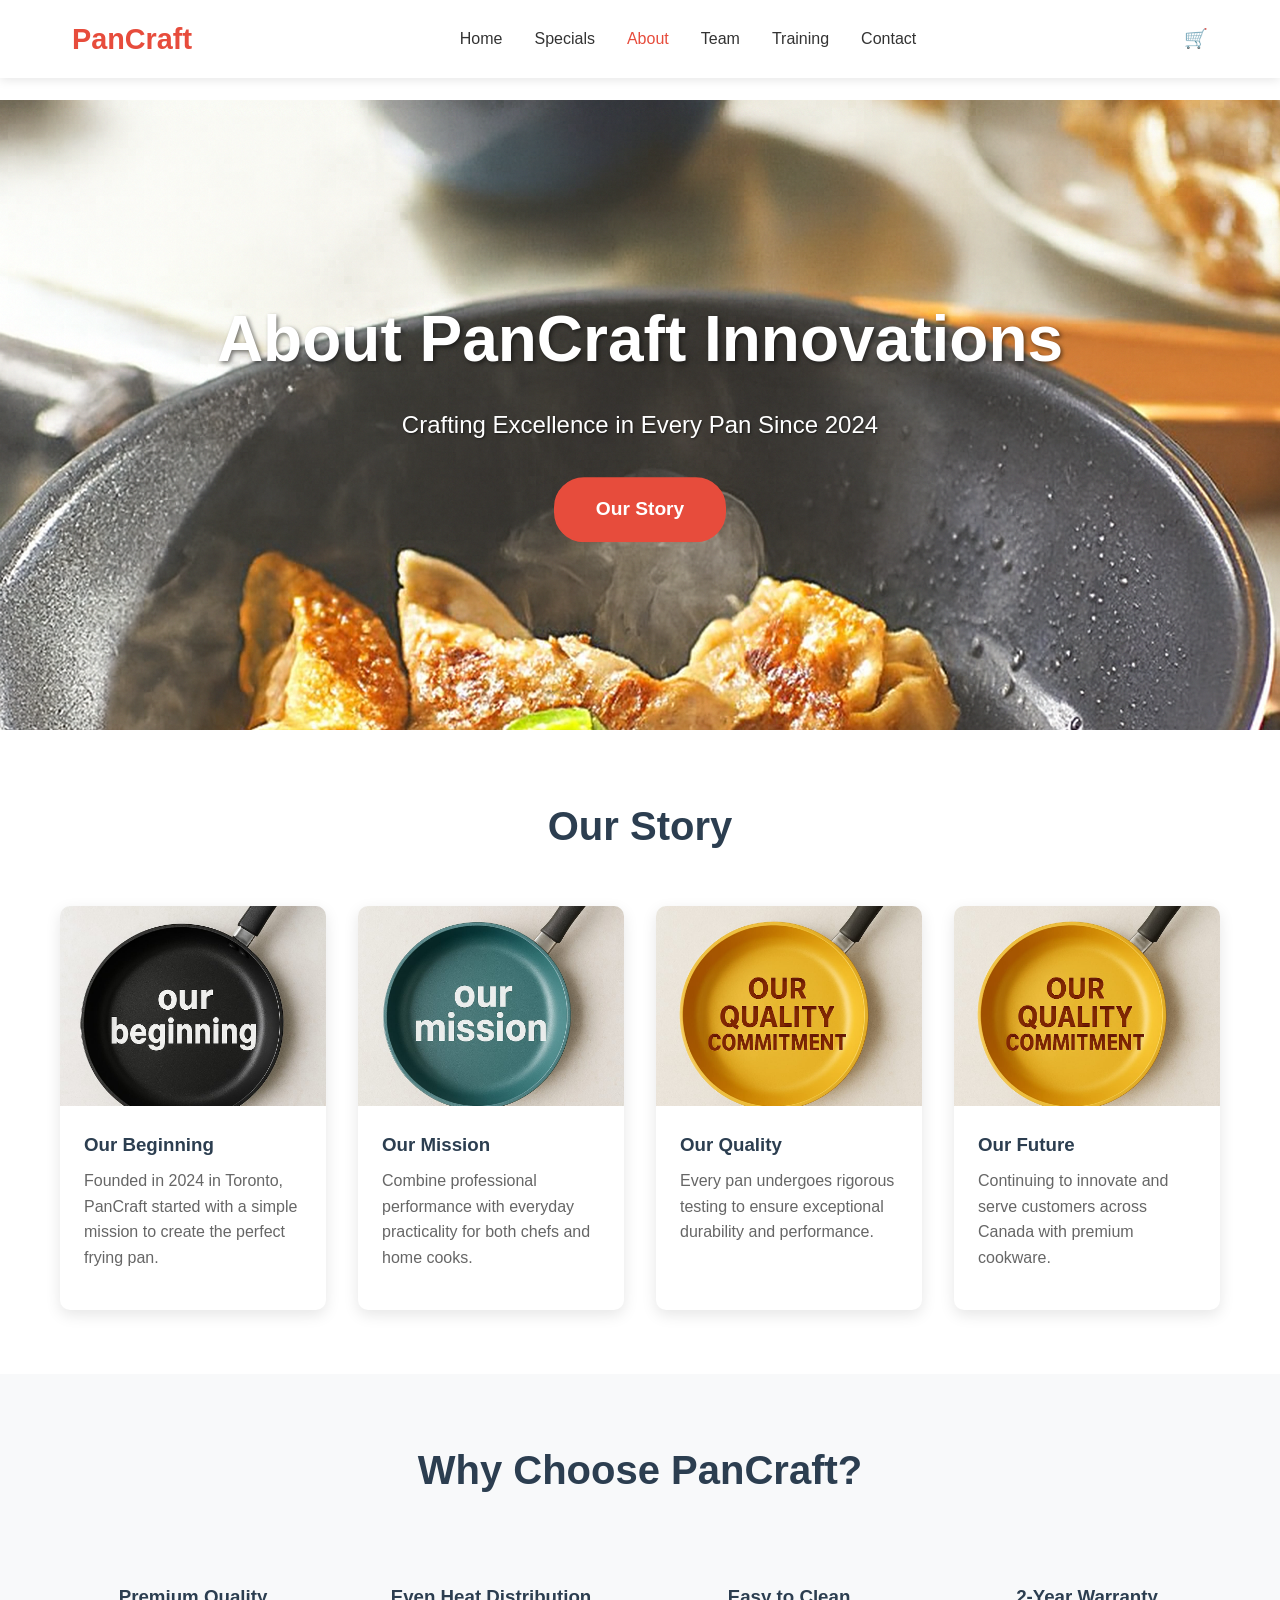
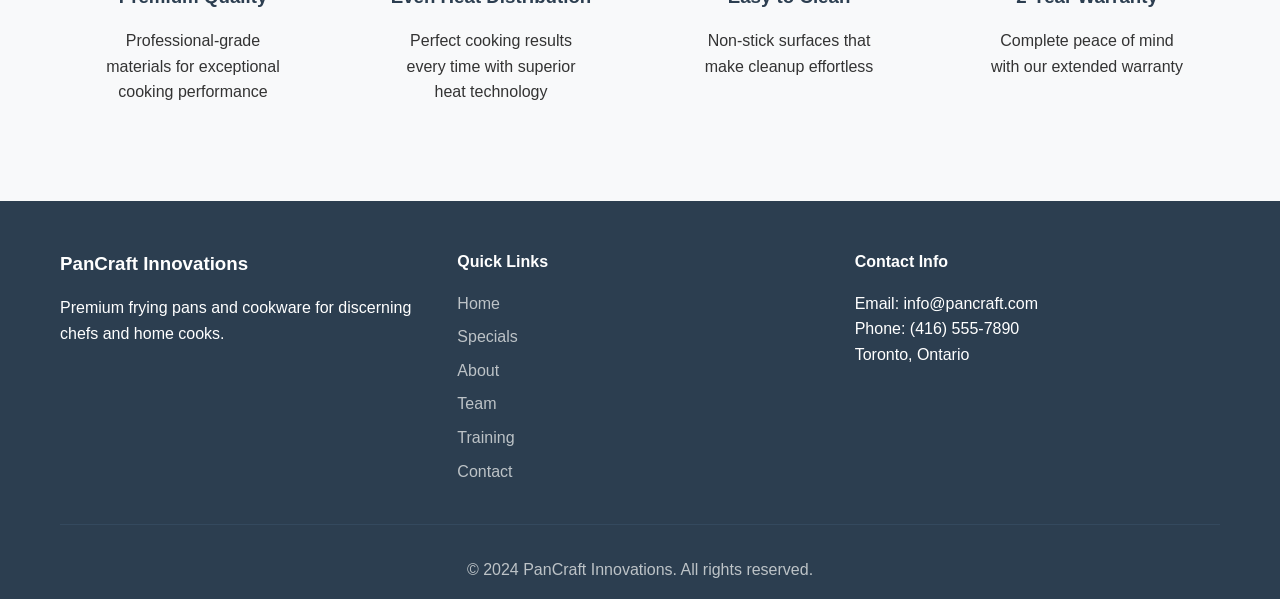
==== about.html @ c938c202 ""initial commit"" ====
<!DOCTYPE html>
<html lang="en">
<head>
<meta charset="UTF-8">
<meta name="viewport" content="width=device-width, initial-scale=1.0">
<title>About Us - PanCraft Innovations</title>
<link rel="stylesheet" href="styles.css">
</head>
<body>

<header class="header">
<nav class="navbar">
<div class="logo">
<h2>PanCraft</h2>
</div>
<ul class="nav-links">
<li><a href="index.html">Home</a></li>
<li><a href="specials.html">Specials</a></li>
<li><a href="about.html" class="active">About</a></li>
<li><a href="team.html">Team</a></li>
<li><a href="training.html">Training</a></li>
<li><a href="contact.html">Contact</a></li>
</ul>
<div class="nav-icons">
<a href="#" class="cart-icon">🛒</a>
</div>
</nav>
</header>

<!-- ABOUT BANNER HERO - Same as specials page -->
<section class="special-banner-hero about-banner">
<div class="banner-container">
<div class="banner-image">
<img src="workshop.png" alt="About PanCraft Innovations">
<div class="banner-overlay">
<h1 class="banner-title">About PanCraft Innovations</h1>
<p class="banner-subtitle">Crafting Excellence in Every Pan Since 2024</p>
<a href="#our-story" class="banner-cta-button">Our Story</a>
</div>
</div>
</div>
</section>

<section class="featured-products" id="our-story">
<div class="container">
<h2>Our Story</h2>
<div class="products-grid">
<div class="product-card">
<div class="product-image">
<img src="our beginning.jpg" alt="Our Beginning">
</div>
<div class="product-info">
<h3>Our Beginning</h3>
<p>Founded in 2024 in Toronto, PanCraft started with a simple mission to create the perfect frying pan.</p>
</div>
</div>
<div class="product-card">
<div class="product-image">
<img src="our mission.jpg" alt="Our Mission">
</div>
<div class="product-info">
<h3>Our Mission</h3>
<p>Combine professional performance with everyday practicality for both chefs and home cooks.</p>
</div>
</div>
<div class="product-card">
<div class="product-image">
<img src="our quality.jpg" alt="Our Quality">
</div>
<div class="product-info">
<h3>Our Quality</h3>
<p>Every pan undergoes rigorous testing to ensure exceptional durability and performance.</p>
</div>
</div>
<div class="product-card">
<div class="product-image">
<img src="our quality.jpg" alt="Our Future">
</div>
<div class="product-info">
<h3>Our Future</h3>
<p>Continuing to innovate and serve customers across Canada with premium cookware.</p>
</div>
</div>
</div>
</div>
</section>

<section class="features">
<div class="container">
<h2>Why Choose PanCraft?</h2>
<div class="features-grid">
<div class="feature">
<h3>Premium Quality</h3>
<p>Professional-grade materials for exceptional cooking performance</p>
</div>
<div class="feature">
<h3>Even Heat Distribution</h3>
<p>Perfect cooking results every time with superior heat technology</p>
</div>
<div class="feature">
<h3>Easy to Clean</h3>
<p>Non-stick surfaces that make cleanup effortless</p>
</div>
<div class="feature">
<h3>2-Year Warranty</h3>
<p>Complete peace of mind with our extended warranty</p>
</div>
</div>
</div>
</section>

<footer class="footer">
<div class="container">
<div class="footer-content">
<div class="footer-section">
<h3>PanCraft Innovations</h3>
<p>Premium frying pans and cookware for discerning chefs and home cooks.</p>
</div>
<div class="footer-section">
<h4>Quick Links</h4>
<ul>
<li><a href="index.html">Home</a></li>
<li><a href="specials.html">Specials</a></li>
<li><a href="about.html">About</a></li>
<li><a href="team.html">Team</a></li>
<li><a href="training.html">Training</a></li>
<li><a href="contact.html">Contact</a></li>
</ul>
</div>
<div class="footer-section">
<h4>Contact Info</h4>
<p>Email: info@pancraft.com</p>
<p>Phone: (416) 555-7890</p>
<p>Toronto, Ontario</p>
</div>
</div>
<div class="footer-bottom">
<p>&copy; 2024 PanCraft Innovations. All rights reserved.</p>
</div>
</div>
</footer>

</body>
</html>
---- styles.css ----
* {
    margin: 0;
    padding: 0;
    box-sizing: border-box;
}

body {
    font-family: 'Arial', sans-serif;
    line-height: 1.6;
    color: #333;
}

.container {
    max-width: 1200px;
    margin: 0 auto;
    padding: 0 20px;
}

/* Header & Navigation */
.header {
    background: #fff;
    box-shadow: 0 2px 10px rgba(0,0,0,0.1);
    position: fixed;
    width: 100%;
    top: 0;
    z-index: 1000;
}

.navbar {
    display: flex;
    justify-content: space-between;
    align-items: center;
    padding: 1rem 2rem;
    max-width: 1200px;
    margin: 0 auto;
}

.logo h2 {
    color: #e74c3c;
    font-size: 1.8rem;
}

.nav-links {
    display: flex;
    list-style: none;
    gap: 2rem;
}

.nav-links a {
    text-decoration: none;
    color: #333;
    font-weight: 500;
    transition: color 0.3s;
}

.nav-links a:hover,
.nav-links a.active {
    color: #e74c3c;
}

.cart-icon {
    font-size: 1.2rem;
    text-decoration: none;
}

/* Hero Section */
.hero {
    display: flex;
    align-items: center;
    justify-content: space-between;
    padding: 8rem 2rem 4rem;
    background: linear-gradient(135deg, #f8f9fa 0%, #e9ecef 100%);
    min-height: 80vh;
}

.hero-content {
    flex: 1;
    max-width: 500px;
}

.hero-content h1 {
    font-size: 3rem;
    margin-bottom: 1rem;
    color: #2c3e50;
}

.hero-content p {
    font-size: 1.2rem;
    margin-bottom: 2rem;
    color: #666;
}

.cta-button {
    display: inline-block;
    background: #e74c3c;
    color: white;
    padding: 12px 30px;
    text-decoration: none;
    border-radius: 5px;
    font-weight: bold;
    transition: background 0.3s;
}

.cta-button:hover {
    background: #c0392b;
}

.hero-image {
    flex: 1;
    text-align: center;
}

.hero-img {
    max-width: 100%;
    height: auto;
    border-radius: 10px;
}

/* Featured Products */
.featured-products {
    padding: 4rem 0;
    background: white;
}

.featured-products h2 {
    text-align: center;
    font-size: 2.5rem;
    margin-bottom: 3rem;
    color: #2c3e50;
}

.products-grid {
    display: grid;
    grid-template-columns: repeat(auto-fit, minmax(250px, 1fr));
    gap: 2rem;
}

.product-card {
    background: white;
    border-radius: 10px;
    box-shadow: 0 5px 15px rgba(0,0,0,0.1);
    overflow: hidden;
    transition: transform 0.3s;
}

.product-card:hover {
    transform: translateY(-5px);
}

.product-image {
    height: 200px;
    overflow: hidden;
}

.product-image img {
    width: 100%;
    height: 100%;
    object-fit: cover;
}

.product-info {
    padding: 1.5rem;
}

.product-info h3 {
    margin-bottom: 0.5rem;
    color: #2c3e50;
}

.product-info p {
    color: #666;
    margin-bottom: 1rem;
}

.price {
    font-size: 1.3rem;
    font-weight: bold;
    color: #e74c3c;
    display: block;
    margin-bottom: 1rem;
}

.add-to-cart {
    width: 100%;
    background: #3498db;
    color: white;
    border: none;
    padding: 10px;
    border-radius: 5px;
    cursor: pointer;
    transition: background 0.3s;
}

.add-to-cart:hover {
    background: #2980b9;
}

/* Features Section */
.features {
    padding: 4rem 0;
    background: #f8f9fa;
}

.features h2 {
    text-align: center;
    font-size: 2.5rem;
    margin-bottom: 3rem;
    color: #2c3e50;
}

.features-grid {
    display: grid;
    grid-template-columns: repeat(auto-fit, minmax(250px, 1fr));
    gap: 2rem;
}

.feature {
    text-align: center;
    padding: 2rem;
}

.feature h3 {
    margin-bottom: 1rem;
    color: #2c3e50;
}

/* Footer */
.footer {
    background: #2c3e50;
    color: white;
    padding: 3rem 0 1rem;
}

.footer-content {
    display: grid;
    grid-template-columns: repeat(auto-fit, minmax(250px, 1fr));
    gap: 2rem;
    margin-bottom: 2rem;
}

.footer-section h3,
.footer-section h4 {
    margin-bottom: 1rem;
}

.footer-section ul {
    list-style: none;
}

.footer-section ul li {
    margin-bottom: 0.5rem;
}

.footer-section a {
    color: #bdc3c7;
    text-decoration: none;
}

.footer-section a:hover {
    color: white;
}

.footer-bottom {
    text-align: center;
    padding-top: 2rem;
    border-top: 1px solid #34495e;
    color: #bdc3c7;
}

/* Responsive Design */
@media (max-width: 768px) {
    .hero {
        flex-direction: column;
        text-align: center;
        padding: 6rem 1rem 2rem;
    }
    
    .hero-content h1 {
        font-size: 2rem;
    }
    
    .nav-links {
        gap: 1rem;
    }
}

/* Specials Page Styles */
.special-badge {
    position: absolute;
    top: 10px;
    right: 10px;
    background: #e74c3c;
    color: white;
    padding: 5px 10px;
    border-radius: 20px;
    font-size: 0.8rem;
    font-weight: bold;
}

.product-image {
    position: relative;
}

.price-container {
    display: flex;
    align-items: center;
    gap: 10px;
    margin-bottom: 1rem;
}

.old-price {
    text-decoration: line-through;
    color: #999;
    font-size: 1rem;
}

.product-card {
    position: relative;
}

/* Team Page Styles */
.team-role {
    color: #e74c3c;
    font-weight: bold;
    font-size: 1.1rem;
    margin-bottom: 0.5rem;
}

/* Semantic elements styling */
main {
    min-height: 50vh;
}

article.product-card {
    border: 2px solid transparent;
    transition: border-color 0.3s;
}

article.product-card:hover {
    border-color: #3498db;
}

section.feature h3 {
    color: #2c3e50;
}

aside.features .feature h3 {
    color: white;
}

aside.features .feature p {
    color: #bdc3c7;
}

/* Special Banner Hero - Different from regular hero */
.special-banner-hero {
    padding: 100px 0 0;
}

.banner-container {
    max-width: 100%;
    margin: 0;
}

.banner-image {
    position: relative;
    height: 70vh;
    overflow: hidden;
}

.banner-img {
    width: 100%;
    height: 100%;
    object-fit: cover;
    filter: brightness(0.8);
}

.banner-overlay {
    position: absolute;
    top: 50%;
    left: 50%;
    transform: translate(-50%, -50%);
    text-align: center;
    color: white;
    width: 100%;
    padding: 0 20px;
}

.banner-overlay h1 {
    font-size: 4rem;
    margin-bottom: 1rem;
    text-shadow: 2px 2px 4px rgba(0,0,0,0.5);
}

.banner-overlay p {
    font-size: 1.5rem;
    margin-bottom: 2rem;
    text-shadow: 1px 1px 2px rgba(0,0,0,0.5);
}

.banner-cta-button {
    display: inline-block;
    background: #e74c3c;
    color: white;
    padding: 15px 40px;
    text-decoration: none;
    border-radius: 30px;
    font-weight: bold;
    font-size: 1.2rem;
    transition: all 0.3s;
    border: 2px solid #e74c3c;
}

.banner-cta-button:hover {
    background: transparent;
    border-color: white;
    transform: scale(1.05);
}

/* About Banner Animations */
.about-banner .banner-image img {
    filter: blur(10px);
    opacity: 0;
    animation: imageReveal 2.5s ease-in-out forwards;
    animation-delay: 0.3s;
}

.banner-title {
    opacity: 0;
    transform: translateY(80px);
    animation: slideUpBanner 1.2s ease-out forwards;
    animation-delay: 1s;
}

.banner-subtitle {
    opacity: 0;
    transform: translateY(80px);
    animation: slideUpBanner 1.2s ease-out forwards;
    animation-delay: 1.3s;
}

.banner-cta-button {
    opacity: 0;
    transform: translateY(80px);
    animation: slideUpBanner 1.2s ease-out forwards;
    animation-delay: 1.6s;
}

/* Banner-specific animations */
@keyframes slideUpBanner {
    0% {
        opacity: 0;
        transform: translateY(80px);
    }
    100% {
        opacity: 1;
        transform: translateY(0);
    }
}

@keyframes imageReveal {
    0% {
        filter: blur(15px);
        opacity: 0;
        transform: scale(1.1);
    }
    50% {
        filter: blur(5px);
        opacity: 0.5;
    }
    100% {
        filter: blur(0px);
        opacity: 1;
        transform: scale(1);
    }
}
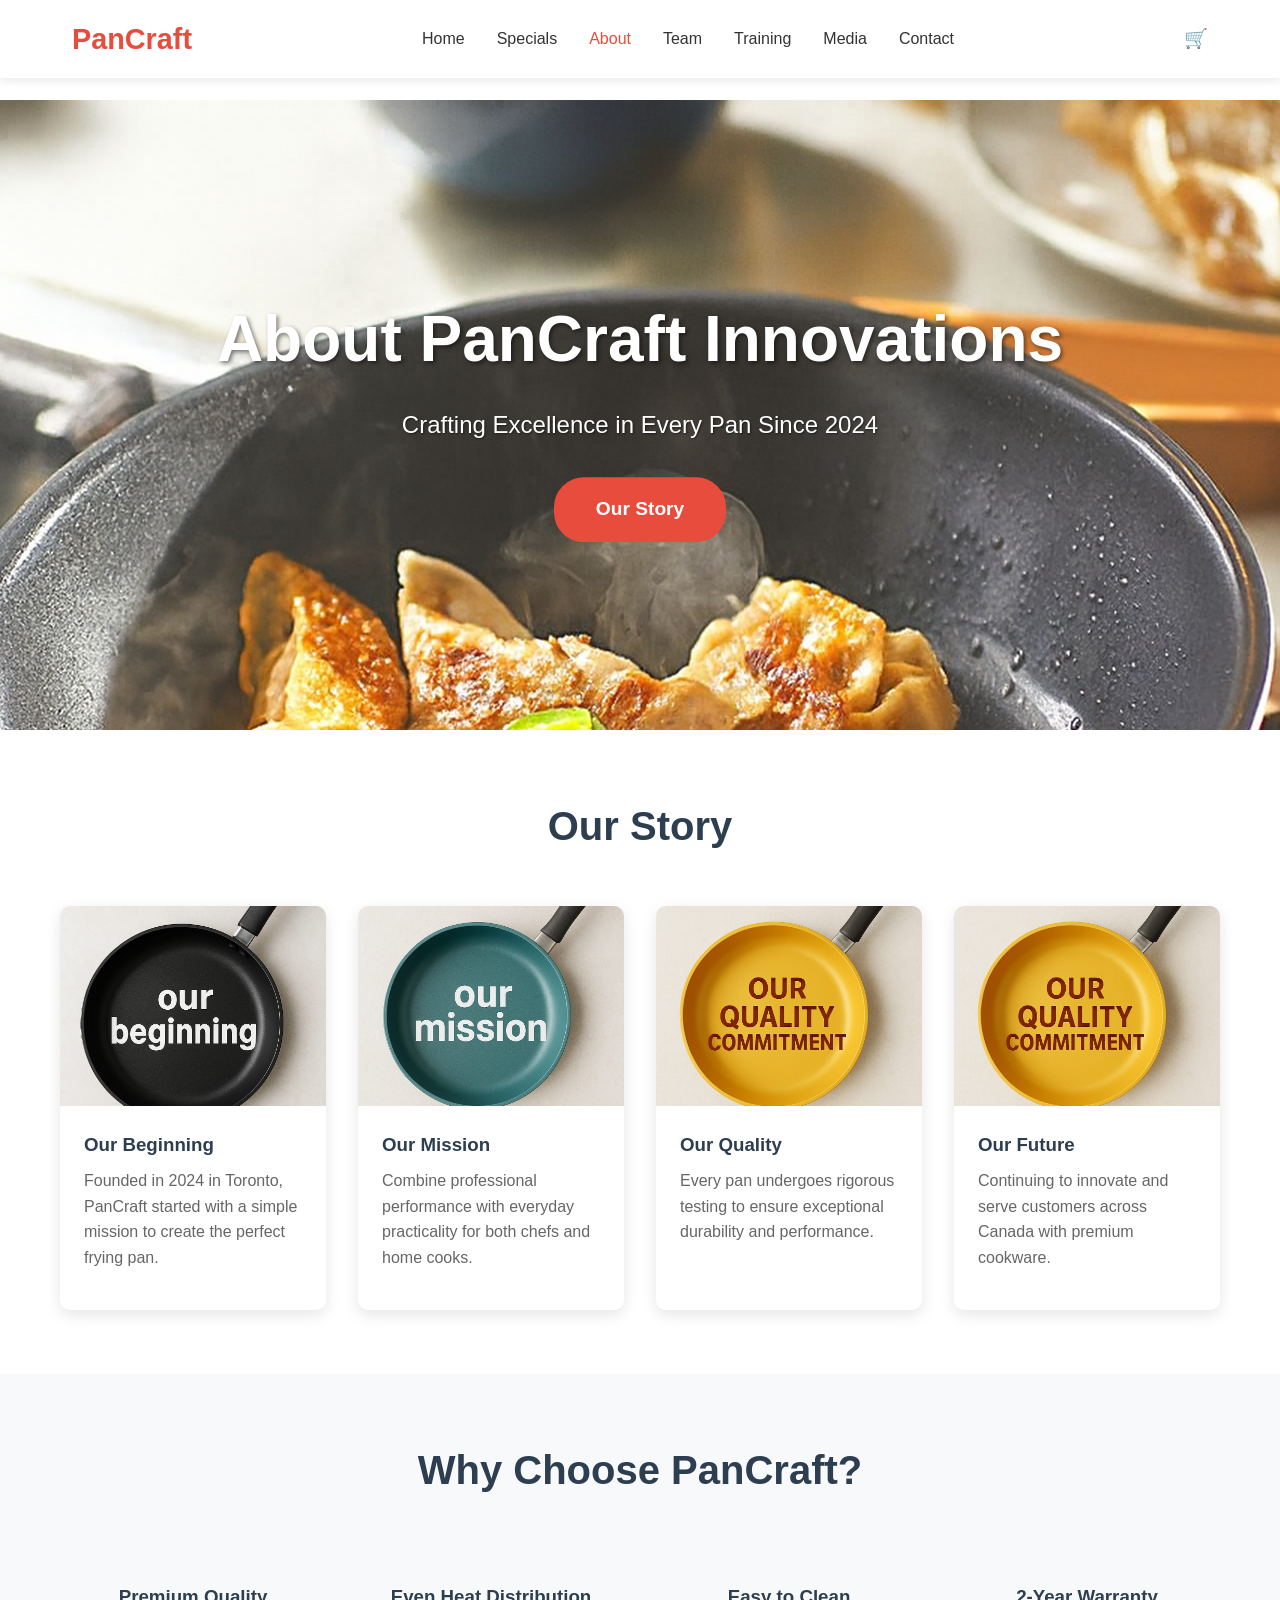
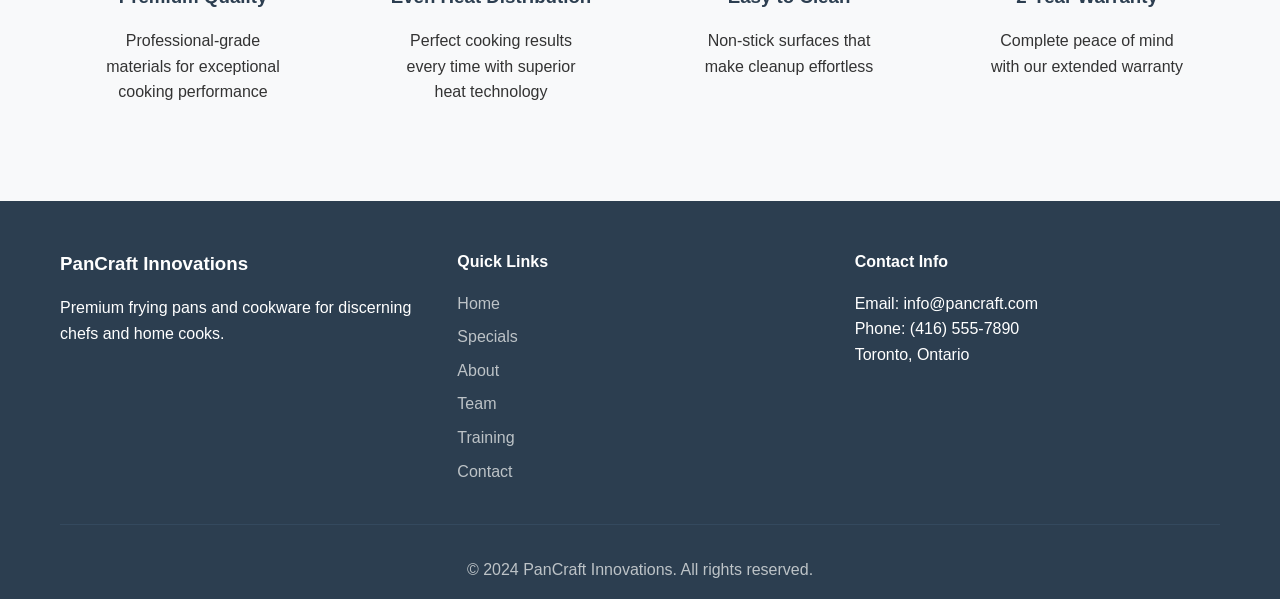
==== commit b364cbc2: "PanCraft" ====
--- a/about.html
+++ b/about.html
@@ -4,6 +4,7 @@
 <meta charset="UTF-8">
 <meta name="viewport" content="width=device-width, initial-scale=1.0">
 <title>About Us - PanCraft Innovations</title>
+<link rel="icon" type="image/x-icon" href="favicon.jpg">
 <link rel="stylesheet" href="styles.css">
 </head>
 <body>
@@ -19,6 +20,7 @@
 <li><a href="about.html" class="active">About</a></li>
 <li><a href="team.html">Team</a></li>
 <li><a href="training.html">Training</a></li>
+<li><a href="media.html">Media</a></li>
 <li><a href="contact.html">Contact</a></li>
 </ul>
 <div class="nav-icons">
--- a/styles.css
+++ b/styles.css
@@ -473,4 +473,781 @@
         opacity: 1;
         transform: scale(1);
     }
+}
+
+/* training.css - Training Page Specific Styles */
+
+/* Video Banner Styles */
+.video-banner-hero {
+    position: relative;
+    height: 70vh;
+    overflow: hidden;
+}
+
+.video-container {
+    position: relative;
+    width: 100%;
+    height: 100%;
+}
+
+.banner-video {
+    width: 100%;
+    height: 100%;
+    object-fit: cover;
+    filter: brightness(0.7);
+}
+
+.video-overlay {
+    position: absolute;
+    top: 50%;
+    left: 50%;
+    transform: translate(-50%, -50%);
+    text-align: center;
+    color: white;
+    width: 100%;
+    padding: 0 20px;
+}
+
+.video-title {
+    font-size: 3.5rem;
+    margin-bottom: 1rem;
+    text-shadow: 2px 2px 4px rgba(0,0,0,0.5);
+    opacity: 0;
+    transform: translateY(50px);
+    animation: slideUp 1s ease-out forwards;
+    animation-delay: 0.5s;
+}
+
+.video-subtitle {
+    font-size: 1.5rem;
+    margin-bottom: 2rem;
+    text-shadow: 1px 1px 2px rgba(0,0,0,0.5);
+    opacity: 0;
+    transform: translateY(50px);
+    animation: slideUp 1s ease-out forwards;
+    animation-delay: 0.8s;
+}
+
+.video-cta-button {
+    display: inline-block;
+    background: #e74c3c;
+    color: white;
+    padding: 15px 40px;
+    text-decoration: none;
+    border-radius: 30px;
+    font-weight: bold;
+    font-size: 1.2rem;
+    transition: all 0.3s;
+    border: 2px solid #e74c3c;
+    opacity: 0;
+    transform: translateY(50px);
+    animation: slideUp 1s ease-out forwards;
+    animation-delay: 1.1s;
+}
+
+.video-cta-button:hover {
+    background: transparent;
+    border-color: white;
+    transform: scale(1.05);
+}
+
+/* Training Intro Section */
+.training-intro {
+    padding: 80px 0;
+    background: white;
+}
+
+.training-intro h2 {
+    text-align: center;
+    font-size: 2.5rem;
+    margin-bottom: 3rem;
+    color: #2c3e50;
+}
+
+.intro-grid {
+    display: grid;
+    grid-template-columns: repeat(auto-fit, minmax(250px, 1fr));
+    gap: 2rem;
+}
+
+.intro-card {
+    background: #f8f9fa;
+    padding: 2rem;
+    border-radius: 10px;
+    text-align: center;
+    transition: transform 0.3s;
+}
+
+.intro-card:hover {
+    transform: translateY(-5px);
+}
+
+.intro-card h3 {
+    color: #e74c3c;
+    margin-bottom: 1rem;
+}
+
+/* Training Schedule Table */
+.training-schedule {
+    padding: 80px 0;
+    background: #f8f9fa;
+}
+
+.training-schedule h2 {
+    text-align: center;
+    font-size: 2.5rem;
+    margin-bottom: 3rem;
+    color: #2c3e50;
+}
+
+.schedule-table {
+    overflow-x: auto;
+}
+
+table {
+    width: 100%;
+    border-collapse: collapse;
+    background: white;
+    border-radius: 10px;
+    overflow: hidden;
+    box-shadow: 0 5px 15px rgba(0,0,0,0.1);
+}
+
+th, td {
+    padding: 1rem;
+    text-align: left;
+    border-bottom: 1px solid #eee;
+}
+
+th {
+    background: #2c3e50;
+    color: white;
+    font-weight: bold;
+}
+
+tr:hover {
+    background: #f8f9fa;
+}
+
+/* Course Details */
+.course-details {
+    padding: 80px 0;
+    background: white;
+}
+
+.course-details h2 {
+    text-align: center;
+    font-size: 2.5rem;
+    margin-bottom: 3rem;
+    color: #2c3e50;
+}
+
+.course-grid {
+    display: grid;
+    grid-template-columns: repeat(auto-fit, minmax(300px, 1fr));
+    gap: 2rem;
+}
+
+.course-card {
+    background: #f8f9fa;
+    padding: 2rem;
+    border-radius: 10px;
+    box-shadow: 0 5px 15px rgba(0,0,0,0.1);
+}
+
+.course-card h3 {
+    color: #2c3e50;
+    margin-bottom: 1.5rem;
+    font-size: 1.5rem;
+}
+
+.course-card ul {
+    list-style: none;
+    margin-bottom: 2rem;
+}
+
+.course-card li {
+    padding: 0.5rem 0;
+    border-bottom: 1px solid #ddd;
+}
+
+.course-card li:last-child {
+    border-bottom: none;
+}
+
+.enroll-button {
+    width: 100%;
+    background: #27ae60;
+    color: white;
+    border: none;
+    padding: 12px;
+    border-radius: 5px;
+    font-weight: bold;
+    cursor: pointer;
+    transition: background 0.3s;
+}
+
+.enroll-button:hover {
+    background: #219a52;
+}
+
+/* Testimonials */
+.testimonials {
+    padding: 80px 0;
+    background: #2c3e50;
+    color: white;
+}
+
+.testimonials h2 {
+    text-align: center;
+    font-size: 2.5rem;
+    margin-bottom: 3rem;
+    color: white;
+}
+
+.testimonial-grid {
+    display: grid;
+    grid-template-columns: repeat(auto-fit, minmax(300px, 1fr));
+    gap: 2rem;
+}
+
+.testimonial-card {
+    background: #34495e;
+    padding: 2rem;
+    border-radius: 10px;
+    text-align: center;
+}
+
+.testimonial-card p {
+    font-style: italic;
+    margin-bottom: 1rem;
+    font-size: 1.1rem;
+}
+
+.testimonial-card cite {
+    color: #3498db;
+    font-weight: bold;
+}
+
+/* Animations */
+@keyframes slideUp {
+    0% {
+        opacity: 0;
+        transform: translateY(50px);
+    }
+    100% {
+        opacity: 1;
+        transform: translateY(0);
+    }
+}
+
+/* Responsive Design */
+@media (max-width: 768px) {
+    .video-title {
+        font-size: 2.5rem;
+    }
+    
+    .video-subtitle {
+        font-size: 1.2rem;
+    }
+    
+    table {
+        font-size: 0.9rem;
+    }
+    
+    th, td {
+        padding: 0.5rem;
+    }
+}
+
+/* media.css - Media Page Specific Styles */
+
+/* Media Container */
+.media-container {
+    padding-top: 80px;
+}
+
+/* Top Banner Video */
+.video-banner {
+    width: 100%;
+    height: 60vh;
+    object-fit: cover;
+    filter: brightness(0.8);
+}
+
+/* Video Gallery Section */
+.video-gallery {
+    padding: 80px 0;
+    background: white;
+}
+
+.gallery-header {
+    text-align: center;
+    margin-bottom: 3rem;
+}
+
+.gallery-header .title {
+    font-size: 3rem;
+    color: #2c3e50;
+    margin-bottom: 1rem;
+}
+
+.gallery-header .subtitle {
+    font-size: 1.3rem;
+    color: #e74c3c;
+    font-weight: 500;
+}
+
+.gallery-container {
+    display: grid;
+    grid-template-columns: repeat(auto-fit, minmax(350px, 1fr));
+    gap: 2rem;
+    max-width: 1200px;
+    margin: 0 auto;
+    padding: 0 20px;
+}
+
+.video-card {
+    background: #f8f9fa;
+    border-radius: 10px;
+    overflow: hidden;
+    box-shadow: 0 5px 15px rgba(0,0,0,0.1);
+    transition: transform 0.3s;
+}
+
+.video-card:hover {
+    transform: translateY(-5px);
+}
+
+.video-gallery-content {
+    width: 100%;
+    height: 250px;
+    object-fit: cover;
+    border-bottom: 3px solid #e74c3c;
+}
+
+/* Customer Reviews Section */
+.customer-review-container {
+    padding: 80px 0;
+    background: #f8f9fa;
+}
+
+.review-header {
+    text-align: center;
+    margin-bottom: 3rem;
+}
+
+.review-header .title {
+    font-size: 3rem;
+    color: #2c3e50;
+    margin-bottom: 1rem;
+}
+
+.review-header .subtitle {
+    font-size: 1.3rem;
+    color: #e74c3c;
+    font-weight: 500;
+}
+
+.audio-container {
+    display: grid;
+    grid-template-columns: repeat(auto-fit, minmax(300px, 1fr));
+    gap: 2rem;
+    max-width: 1200px;
+    margin: 0 auto;
+    padding: 0 20px;
+}
+
+.customer-card {
+    background: white;
+    padding: 2rem;
+    border-radius: 10px;
+    text-align: center;
+    box-shadow: 0 5px 15px rgba(0,0,0,0.1);
+    transition: transform 0.3s;
+}
+
+.customer-card:hover {
+    transform: translateY(-5px);
+}
+
+.customer-image {
+    width: 120px;
+    height: 120px;
+    border-radius: 50%;
+    object-fit: cover;
+    margin-bottom: 1rem;
+    border: 4px solid #e74c3c;
+}
+
+.customer-card h2 {
+    color: #2c3e50;
+    margin-bottom: 1.5rem;
+    font-size: 1.5rem;
+}
+
+.audio-review {
+    width: 100%;
+    margin-top: 1rem;
+}
+
+/* Audio Player Customization */
+audio {
+    border-radius: 25px;
+    background: #f8f9fa;
+}
+
+audio::-webkit-media-controls-panel {
+    background: #f8f9fa;
+}
+
+audio::-webkit-media-controls-play-button {
+    background-color: #e74c3c;
+    border-radius: 50%;
+}
+
+/* Responsive Design */
+@media (max-width: 768px) {
+    .video-banner {
+        height: 40vh;
+    }
+    
+    .gallery-header .title,
+    .review-header .title {
+        font-size: 2rem;
+    }
+    
+    .gallery-header .subtitle,
+    .review-header .subtitle {
+        font-size: 1.1rem;
+    }
+    
+    .gallery-container,
+    .audio-container {
+        grid-template-columns: 1fr;
+        gap: 1.5rem;
+    }
+    
+    .video-gallery,
+    .customer-review-container {
+        padding: 40px 0;
+    }
+}
+
+@media (max-width: 480px) {
+    .customer-card {
+        padding: 1.5rem;
+    }
+    
+    .customer-image {
+        width: 100px;
+        height: 100px;
+    }
+}
+
+
+
+/* contact.css - Contact Page Specific Styles */
+
+.contact-hero {
+    background: linear-gradient(135deg, #2c3e50 0%, #34495e 100%);
+    color: white;
+    padding: 120px 0 60px;
+    text-align: center;
+}
+
+.contact-hero .hero-content {
+    max-width: 800px;
+    margin: 0 auto;
+}
+
+.contact-hero h1 {
+    font-size: 3rem;
+    margin-bottom: 1rem;
+    color: white;
+}
+
+.contact-hero p {
+    font-size: 1.3rem;
+    opacity: 0.9;
+    color: white;
+}
+
+/* Contact Container */
+.contact-container {
+    padding: 80px 0;
+    background: white;
+}
+
+.contact-content {
+    display: grid;
+    grid-template-columns: 1fr 1.5fr;
+    gap: 4rem;
+    align-items: start;
+}
+
+/* Contact Information - Fixed layout */
+.contact-info h2 {
+    color: #2c3e50;
+    margin-bottom: 2rem;
+    font-size: 2rem;
+}
+
+.info-item {
+    margin-bottom: 2.5rem;
+    padding: 1.5rem;
+    background: #f8f9fa;
+    border-radius: 8px;
+    border-left: 4px solid #e74c3c;
+}
+
+.info-item h3 {
+    color: #2c3e50;
+    margin-bottom: 0.5rem;
+    font-size: 1.2rem;
+}
+
+.info-item p {
+    color: #666;
+    line-height: 1.6;
+    margin: 0;
+}
+
+/* Contact Form */
+.contact-form {
+    background: #f8f9fa;
+    padding: 2.5rem;
+    border-radius: 10px;
+    box-shadow: 0 5px 15px rgba(0,0,0,0.1);
+}
+
+.contact-form h2 {
+    color: #2c3e50;
+    margin-bottom: 2rem;
+    font-size: 2rem;
+}
+
+.form-group {
+    margin-bottom: 1.5rem;
+}
+
+.form-group label {
+    display: block;
+    margin-bottom: 0.5rem;
+    color: #2c3e50;
+    font-weight: 500;
+}
+
+.form-group input,
+.form-group select,
+.form-group textarea {
+    width: 100%;
+    padding: 12px;
+    border: 2px solid #ddd;
+    border-radius: 5px;
+    font-size: 1rem;
+    transition: border-color 0.3s;
+    box-sizing: border-box;
+}
+
+.form-group input:focus,
+.form-group select:focus,
+.form-group textarea:focus {
+    outline: none;
+    border-color: #3498db;
+}
+
+.form-group textarea {
+    resize: vertical;
+    min-height: 120px;
+}
+
+.checkbox-group {
+    display: flex;
+    align-items: center;
+    gap: 10px;
+}
+
+.checkbox-group input[type="checkbox"] {
+    width: auto;
+}
+
+.checkbox-group label {
+    margin-bottom: 0;
+    font-weight: normal;
+}
+
+.submit-btn {
+    background: #e74c3c;
+    color: white;
+    padding: 15px 40px;
+    border: none;
+    border-radius: 5px;
+    font-size: 1.1rem;
+    font-weight: bold;
+    cursor: pointer;
+    transition: background 0.3s;
+    width: 100%;
+}
+
+.submit-btn:hover {
+    background: #c0392b;
+}
+
+/* Map Section - Fixed positioning */
+.map-section {
+    padding: 80px 0;
+    background: #f8f9fa;
+    position: relative;
+}
+
+.map-section h2 {
+    text-align: center;
+    font-size: 2.5rem;
+    margin-bottom: 3rem;
+    color: #2c3e50;
+}
+
+.map-container {
+    border-radius: 10px;
+    overflow: hidden;
+    box-shadow: 0 5px 15px rgba(0,0,0,0.1);
+    height: 400px;
+    position: relative;
+}
+
+.map-iframe {
+    width: 100%;
+    height: 100%;
+    border: none;
+}
+
+.map-overlay {
+    position: absolute;
+    top: 20px;
+    right: 20px;
+    background: rgba(255, 255, 255, 0.95);
+    padding: 1.5rem;
+    border-radius: 8px;
+    box-shadow: 0 5px 15px rgba(0,0,0,0.2);
+    max-width: 250px;
+}
+
+.map-overlay h3 {
+    color: #2c3e50;
+    margin-bottom: 0.5rem;
+    font-size: 1.2rem;
+}
+
+.map-overlay p {
+    color: #666;
+    margin-bottom: 1rem;
+    font-size: 0.9rem;
+    line-height: 1.4;
+}
+
+.map-btn {
+    display: inline-block;
+    background: #e74c3c;
+    color: white;
+    padding: 10px 20px;
+    text-decoration: none;
+    border-radius: 5px;
+    font-weight: bold;
+    font-size: 0.9rem;
+    transition: background 0.3s;
+    text-align: center;
+}
+
+.map-btn:hover {
+    background: #c0392b;
+}
+
+/* FAQ Preview */
+.faq-preview {
+    padding: 80px 0;
+    background: white;
+}
+
+.faq-preview h2 {
+    text-align: center;
+    font-size: 2.5rem;
+    margin-bottom: 3rem;
+    color: #2c3e50;
+}
+
+.faq-grid {
+    display: grid;
+    grid-template-columns: repeat(auto-fit, minmax(280px, 1fr));
+    gap: 2rem;
+}
+
+.faq-item {
+    background: #f8f9fa;
+    padding: 2rem;
+    border-radius: 8px;
+    border-left: 4px solid #3498db;
+}
+
+.faq-item h3 {
+    color: #2c3e50;
+    margin-bottom: 1rem;
+    font-size: 1.3rem;
+}
+
+.faq-item p {
+    color: #666;
+    line-height: 1.6;
+}
+
+/* Responsive Design */
+@media (max-width: 768px) {
+    .contact-content {
+        grid-template-columns: 1fr;
+        gap: 2rem;
+    }
+    
+    .contact-hero h1 {
+        font-size: 2rem;
+    }
+    
+    .contact-hero {
+        padding: 100px 0 40px;
+    }
+    
+    .contact-container,
+    .map-section,
+    .faq-preview {
+        padding: 40px 0;
+    }
+    
+    .contact-form {
+        padding: 1.5rem;
+    }
+    
+    .map-container {
+        height: 300px;
+    }
+    
+    .map-overlay {
+        position: relative;
+        top: auto;
+        right: auto;
+        max-width: 100%;
+        margin-top: 1rem;
+    }
+}
+
+@media (max-width: 480px) {
+    .faq-grid {
+        grid-template-columns: 1fr;
+    }
+    
+    .info-item {
+        padding: 1rem;
+    }
+    
+    .contact-form {
+        padding: 1rem;
+    }
 }
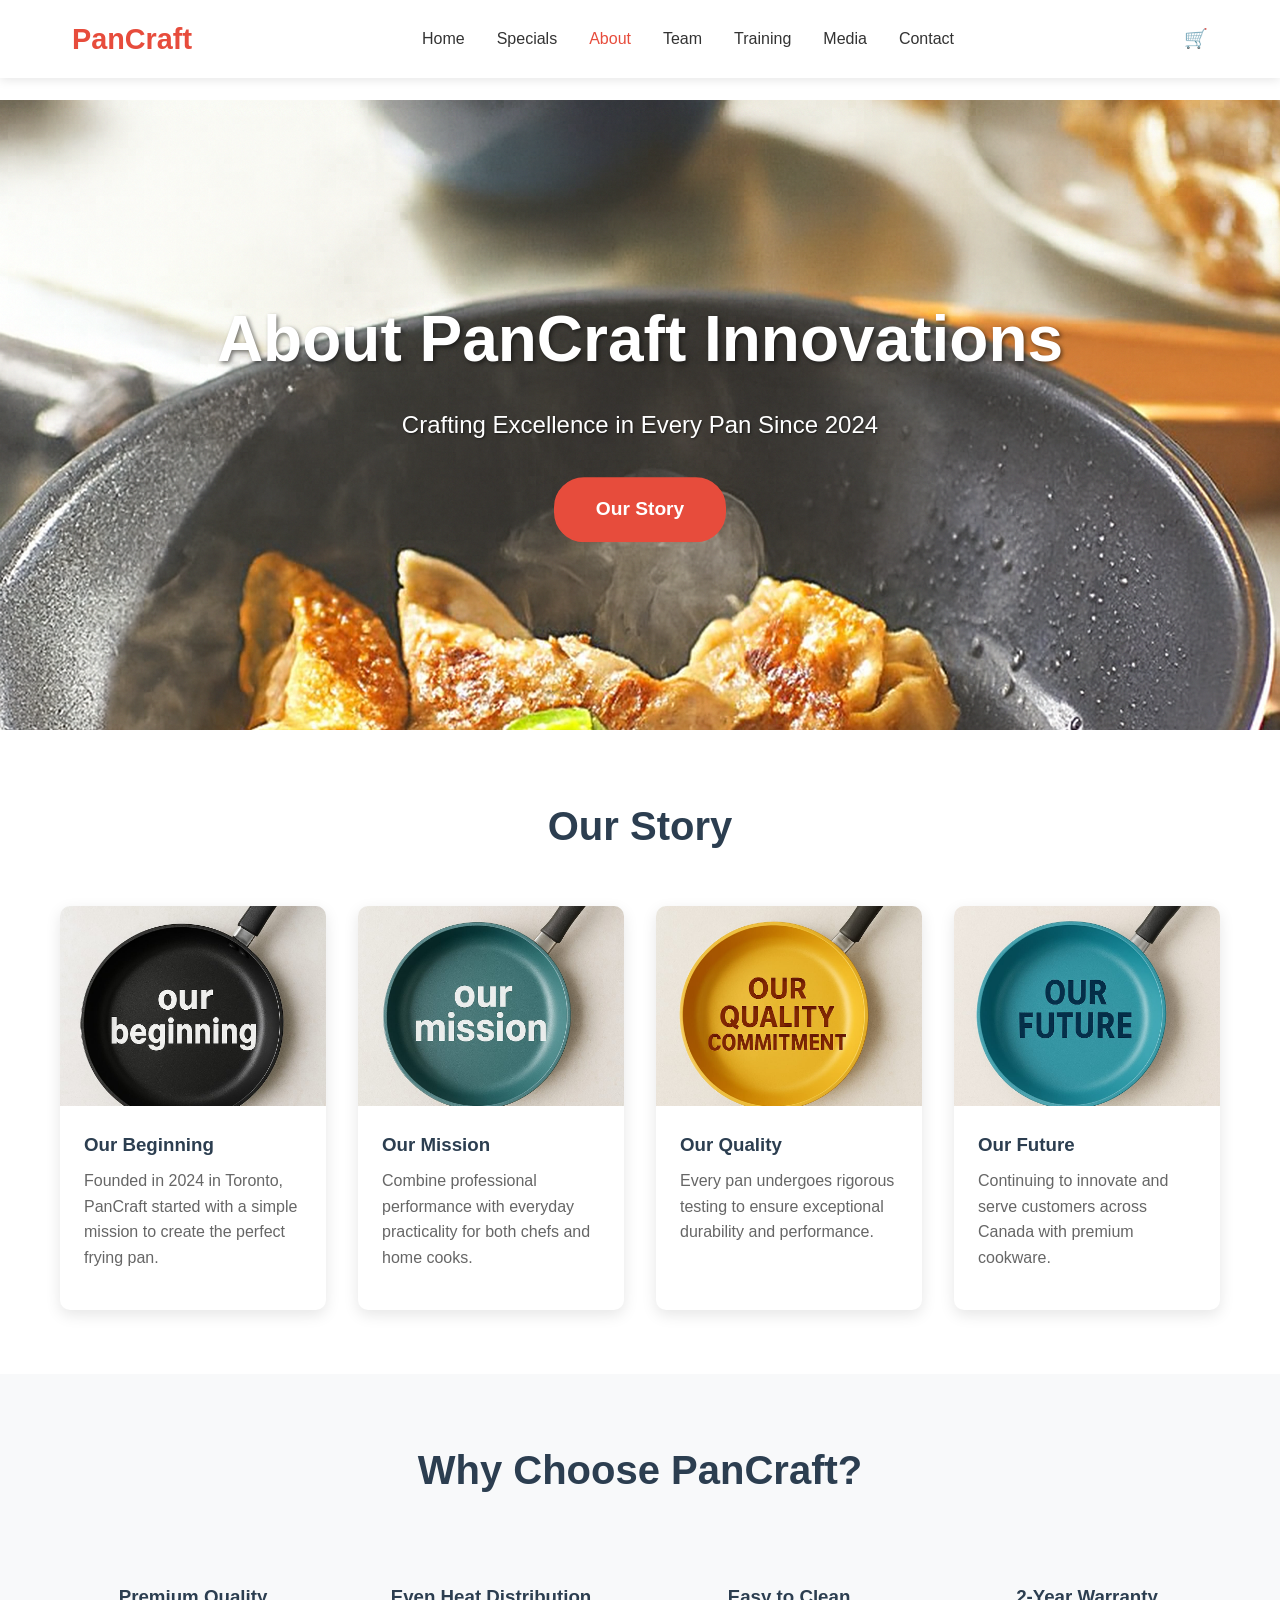
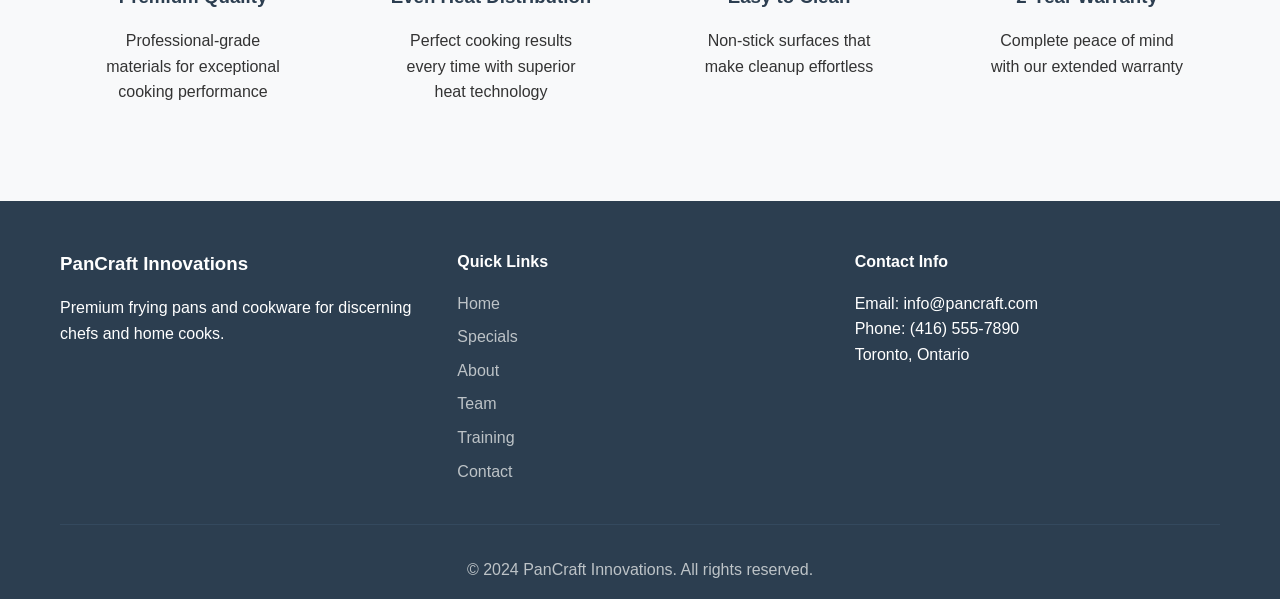
==== commit aaee5a60: "Update about.html" ====
--- a/about.html
+++ b/about.html
@@ -76,7 +76,7 @@
 </div>
 <div class="product-card">
 <div class="product-image">
-<img src="our quality.jpg" alt="Our Future">
+<img src="our future.jpg" alt="Our Future">
 </div>
 <div class="product-info">
 <h3>Our Future</h3>
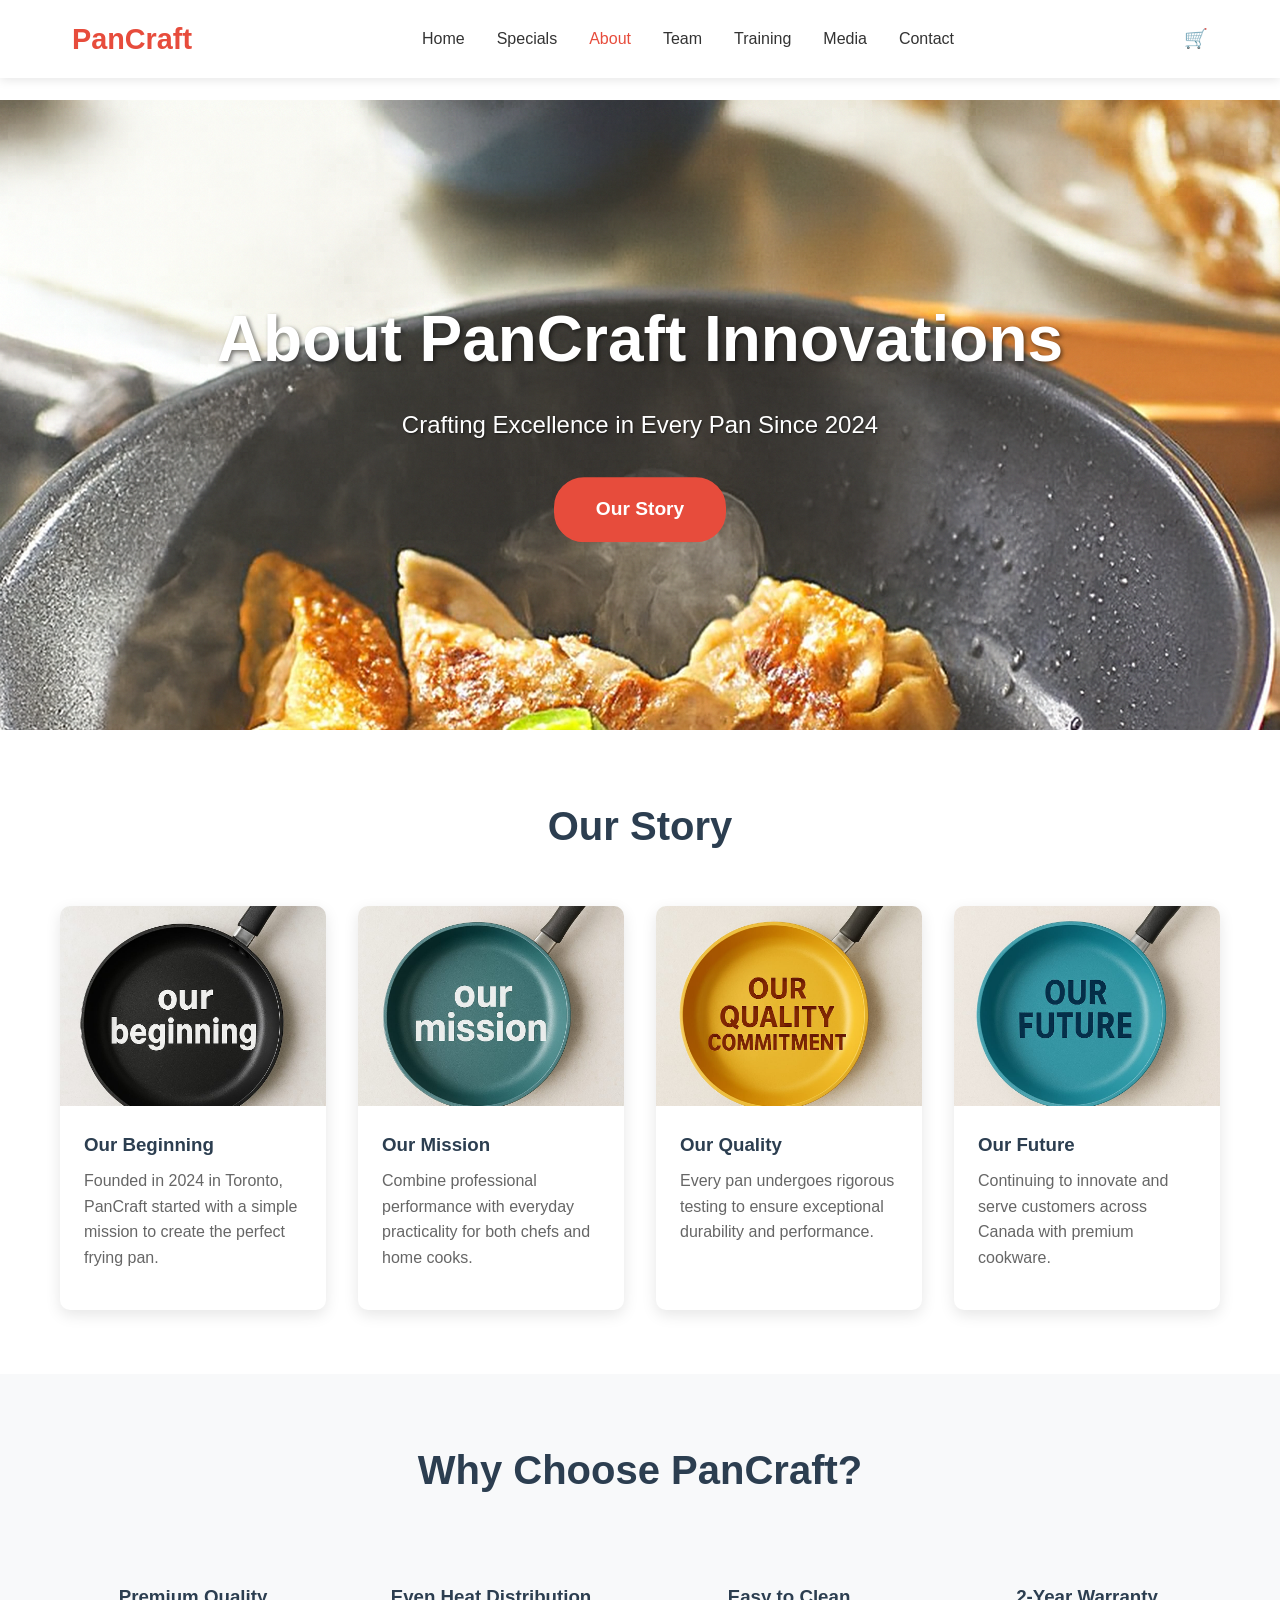
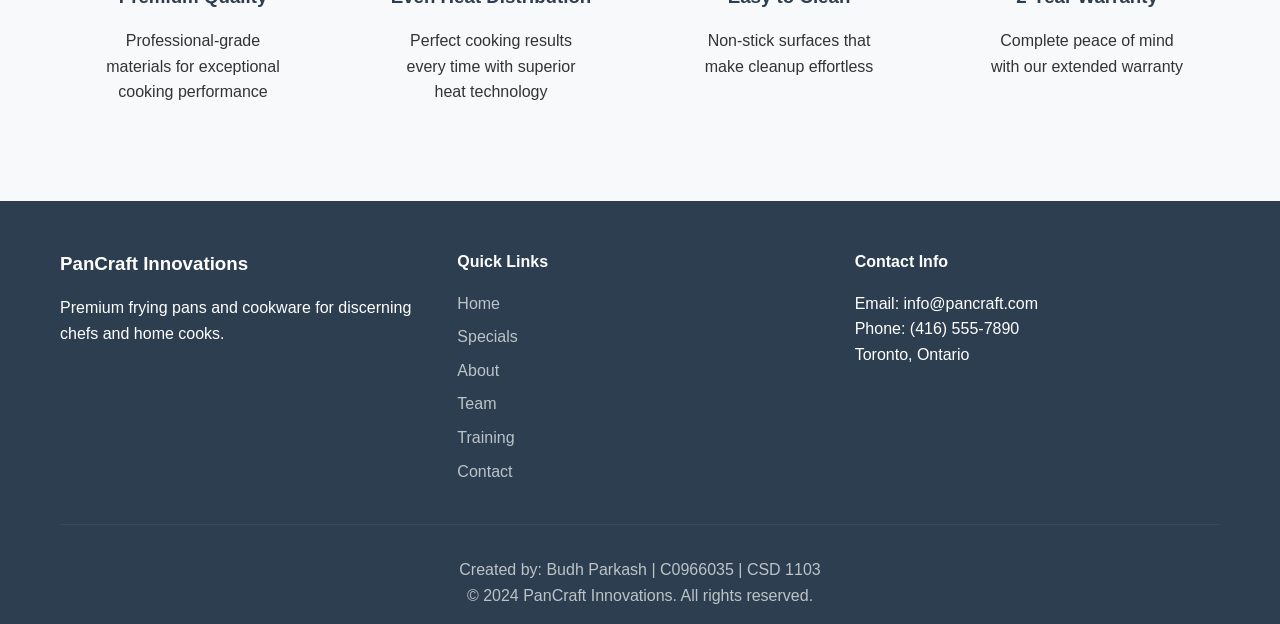
==== commit 8945a02f: "pancraft" ====
--- a/about.html
+++ b/about.html
@@ -29,7 +29,7 @@
 </nav>
 </header>
 
-<!-- ABOUT BANNER HERO - Same as specials page -->
+<!-- ABOUT BANNER HERO -->
 <section class="special-banner-hero about-banner">
 <div class="banner-container">
 <div class="banner-image">
@@ -137,6 +137,7 @@
 </div>
 </div>
 <div class="footer-bottom">
+<p>Created by: Budh Parkash | C0966035 | CSD 1103</p>
 <p>&copy; 2024 PanCraft Innovations. All rights reserved.</p>
 </div>
 </div>
--- a/styles.css
+++ b/styles.css
@@ -1,3 +1,5 @@
+/* css */
+
 * {
     margin: 0;
     padding: 0;
@@ -760,7 +762,6 @@
     }
 }
 
-/* media.css - Media Page Specific Styles */
 
 /* Media Container */
 .media-container {
@@ -1250,4 +1251,5 @@
     .contact-form {
         padding: 1rem;
     }
-}+}
+
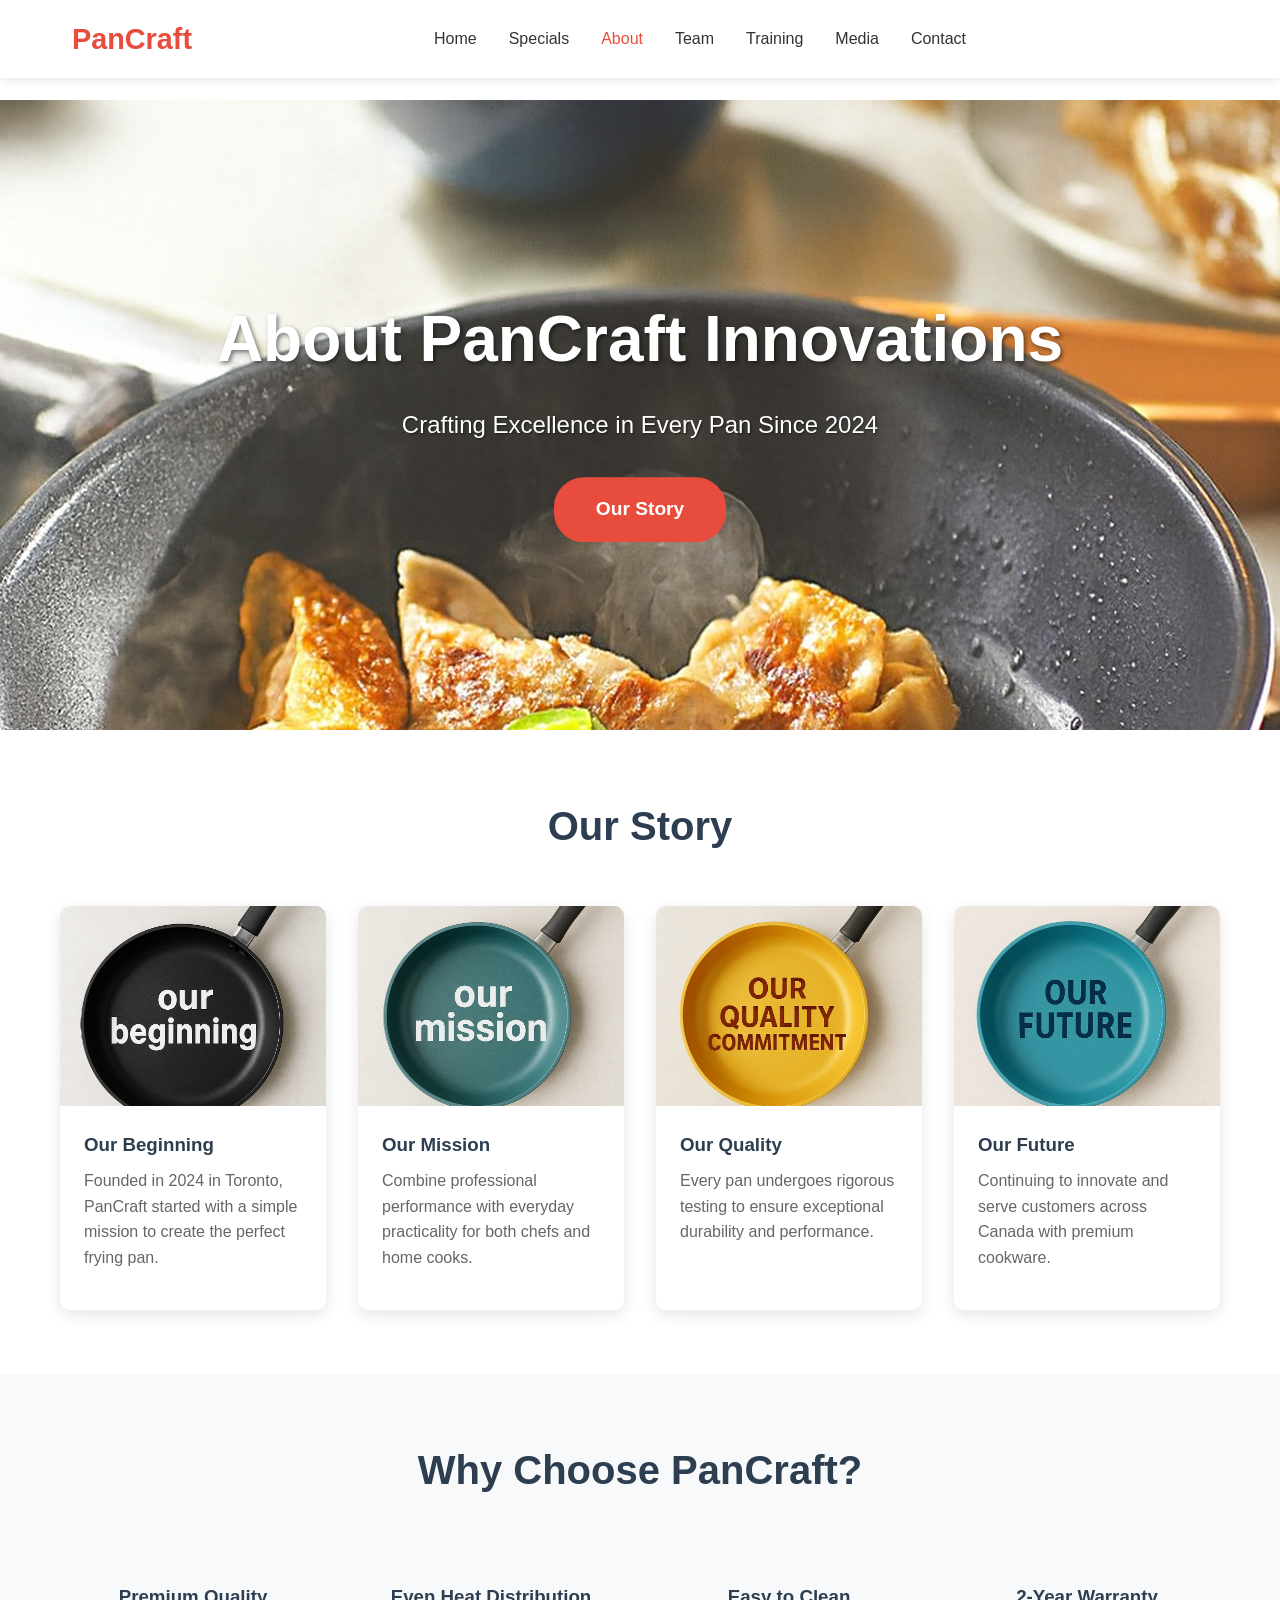
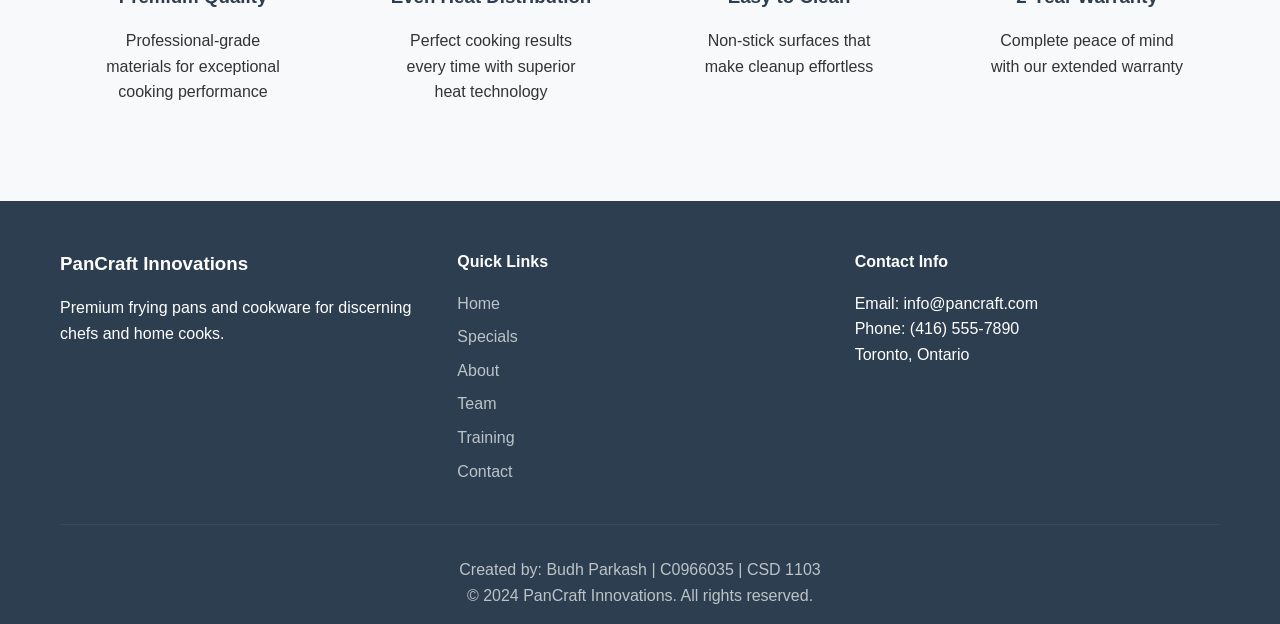
==== commit 22922624: "pancraft" ====
--- a/about.html
+++ b/about.html
@@ -24,7 +24,7 @@
 <li><a href="contact.html">Contact</a></li>
 </ul>
 <div class="nav-icons">
-<a href="#" class="cart-icon">🛒</a>
+<a href="#" class="cart-icon"></a>
 </div>
 </nav>
 </header>
--- a/styles.css
+++ b/styles.css
@@ -354,7 +354,7 @@
     color: #bdc3c7;
 }
 
-/* Special Banner Hero - Different from regular hero */
+/* Special Banner Hero  */
 .special-banner-hero {
     padding: 100px 0 0;
 }
